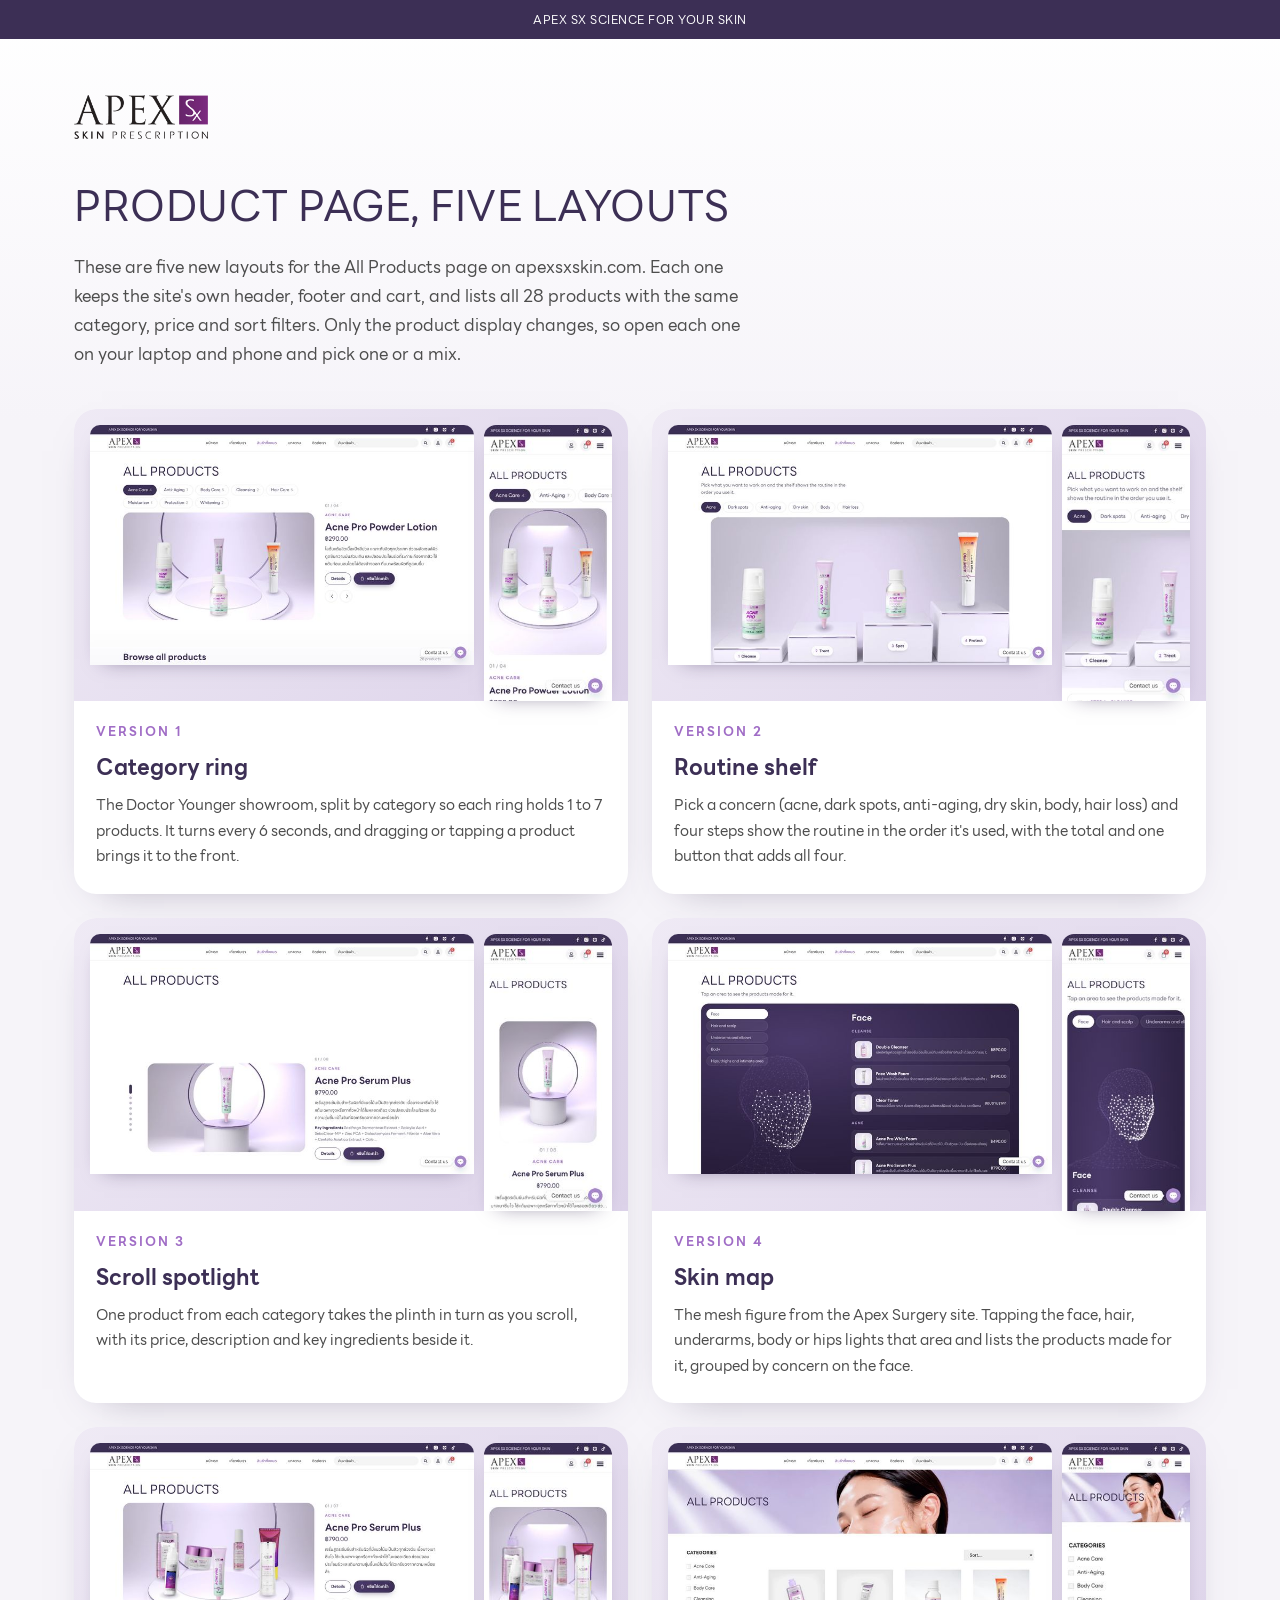
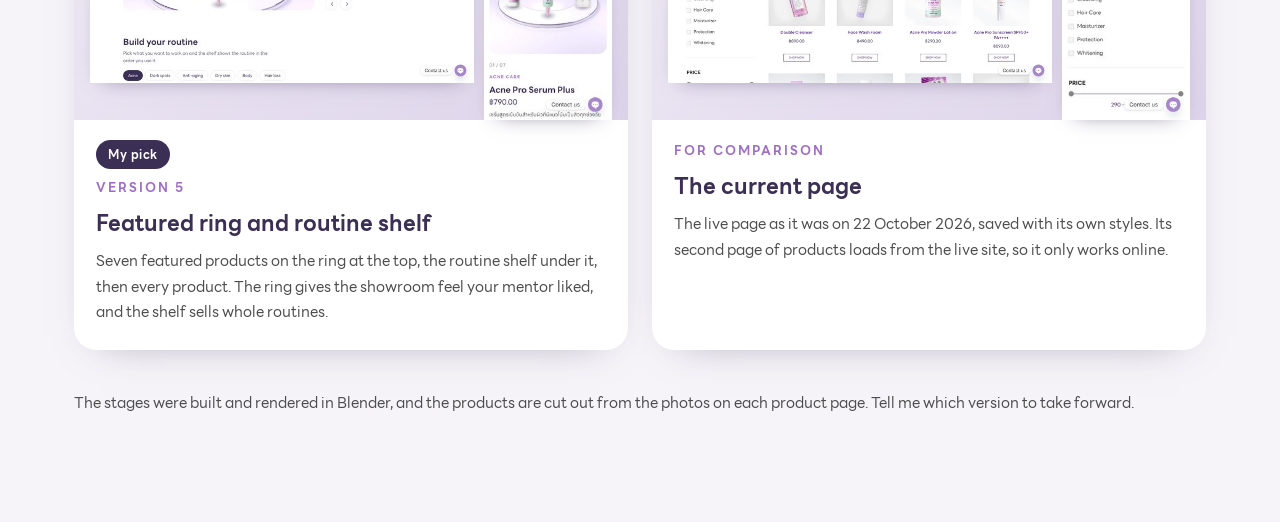
==== index.html @ 5846f68a "Apex SX product page: five layout previews Five redesigns of apexsxskin.com/product with the live he" ====
<!doctype html>
<html lang="en">
<head>
<meta charset="utf-8">
<meta name="viewport" content="width=device-width, initial-scale=1">
<meta name="robots" content="noindex, nofollow">
<title>Apex SX product page versions</title>
<style>
@font-face{font-family:'LINESeedSansTH';font-weight:200;src:url('wp-content/uploads/2026/08/LINESeedSansTH_A_Rg.ttf') format('truetype')}
@font-face{font-family:'LINESeedSansTH';font-weight:300;src:url('wp-content/uploads/2026/08/LINESeedSansTH_A_Bd.ttf') format('truetype')}
:root{--ink:#3C2F55;--violet:#A06DC6;--lav:#E7E2EF;--line:#E3E0E5;--text:#4D4D4D}
*{box-sizing:border-box}
body{margin:0;font-family:'LINESeedSansTH',sans-serif;font-weight:200;color:var(--text);background:linear-gradient(180deg,#fff 0,#F6F4F9 420px)}
.top{background:var(--ink);color:#fff;font-size:12px;letter-spacing:.5px;padding:10px 16px;text-align:center}
.wrap{max-width:1180px;margin:0 auto;padding:56px 24px 90px}
@media (max-width:767px){.wrap{padding:36px 16px 70px}}
img.logo{height:44px;width:auto;display:block;margin-bottom:34px}
h1{font-weight:200;text-transform:uppercase;color:var(--ink);font-size:clamp(28px,4vw,42px);margin:0 0 14px;letter-spacing:.5px}
p.lede{font-size:17px;line-height:1.7;max-width:680px;margin:0 0 40px}
.grid{display:grid;grid-template-columns:repeat(2,minmax(0,1fr));gap:24px}
@media (max-width:820px){.grid{grid-template-columns:minmax(0,1fr)}}
a.card{display:flex;flex-direction:column;background:#fff;border-radius:22px;overflow:hidden;text-decoration:none;color:inherit;box-shadow:0 14px 40px -28px rgba(60,47,85,.55);transition:transform .45s cubic-bezier(.22,.8,.24,1),box-shadow .45s}
a.card:hover{transform:translateY(-6px);box-shadow:0 30px 60px -30px rgba(60,47,85,.6)}
.shot{display:grid;grid-template-columns:3fr 1fr;gap:10px;background:linear-gradient(135deg,#efeaf5,#ddd3ea);padding:16px 16px 0}
.shot img{width:100%;display:block;border-radius:10px 10px 0 0;box-shadow:0 8px 20px -14px rgba(40,25,70,.6);aspect-ratio:auto}
.shot img.m{border-radius:12px 12px 0 0}
.info{padding:20px 22px 24px;display:flex;flex-direction:column;gap:8px}
.n{font-size:13px;letter-spacing:2px;text-transform:uppercase;color:var(--violet);font-weight:300}
.t{font-size:22px;color:var(--ink);font-weight:300}
.d{font-size:15px;line-height:1.7;margin:0}
.rec{align-self:flex-start;background:var(--ink);color:#fff;border-radius:999px;font-size:12px;padding:5px 12px;font-weight:300;letter-spacing:.5px}
.foot{margin-top:40px;font-size:15px;line-height:1.8}
.foot a{color:var(--violet);font-weight:300}
</style>
</head>
<body>
<div class="top">APEX SX SCIENCE FOR YOUR SKIN</div>
<div class="wrap">
  <img class="logo" src="wp-content/uploads/2026/08/Logo_APEX_SX.webp" alt="Apex SX">
  <h1>Product page, five layouts</h1>
  <p class="lede">These are five new layouts for the All Products page on apexsxskin.com. Each one keeps the site's own header, footer and cart, and lists all 28 products with the same category, price and sort filters. Only the product display changes, so open each one on your laptop and phone and pick one or a mix.</p>
  <div class="grid">
    <a class="card" href="v1-category-ring/index.html">
      <div class="shot"><img src="assets/thumbs/v1-d.jpg" alt=""><img class="m" src="assets/thumbs/v1-m.jpg" alt=""></div>
      <div class="info"><div class="n">Version 1</div><div class="t">Category ring</div>
      <p class="d">The Doctor Younger showroom, split by category so each ring holds 1 to 7 products. It turns every 6 seconds, and dragging or tapping a product brings it to the front.</p></div>
    </a>
    <a class="card" href="v2-routine-shelf/index.html">
      <div class="shot"><img src="assets/thumbs/v2-d.jpg" alt=""><img class="m" src="assets/thumbs/v2-m.jpg" alt=""></div>
      <div class="info"><div class="n">Version 2</div><div class="t">Routine shelf</div>
      <p class="d">Pick a concern (acne, dark spots, anti-aging, dry skin, body, hair loss) and four steps show the routine in the order it's used, with the total and one button that adds all four.</p></div>
    </a>
    <a class="card" href="v3-scroll-spotlight/index.html">
      <div class="shot"><img src="assets/thumbs/v3-d.jpg" alt=""><img class="m" src="assets/thumbs/v3-m.jpg" alt=""></div>
      <div class="info"><div class="n">Version 3</div><div class="t">Scroll spotlight</div>
      <p class="d">One product from each category takes the plinth in turn as you scroll, with its price, description and key ingredients beside it.</p></div>
    </a>
    <a class="card" href="v4-skin-map/index.html">
      <div class="shot"><img src="assets/thumbs/v4-d.jpg" alt=""><img class="m" src="assets/thumbs/v4-m.jpg" alt=""></div>
      <div class="info"><div class="n">Version 4</div><div class="t">Skin map</div>
      <p class="d">The mesh figure from the Apex Surgery site. Tapping the face, hair, underarms, body or hips lights that area and lists the products made for it, grouped by concern on the face.</p></div>
    </a>
    <a class="card" href="v5-ring-and-routine/index.html">
      <div class="shot"><img src="assets/thumbs/v5-d.jpg" alt=""><img class="m" src="assets/thumbs/v5-m.jpg" alt=""></div>
      <div class="info"><span class="rec">My pick</span><div class="n">Version 5</div><div class="t">Featured ring and routine shelf</div>
      <p class="d">Seven featured products on the ring at the top, the routine shelf under it, then every product. The ring gives the showroom feel your mentor liked, and the shelf sells whole routines.</p></div>
    </a>
    <a class="card" href="original/index.html">
      <div class="shot"><img src="assets/thumbs/v0-d.jpg" alt=""><img class="m" src="assets/thumbs/v0-m.jpg" alt=""></div>
      <div class="info"><div class="n">For comparison</div><div class="t">The current page</div>
      <p class="d">The live page as it was on 22 October 2026, saved with its own styles. Its second page of products loads from the live site, so it only works online.</p></div>
    </a>
  </div>
  <p class="foot">The stages were built and rendered in Blender, and the products are cut out from the photos on each product page. Tell me which version to take forward.</p>
</div>
</body>
</html>
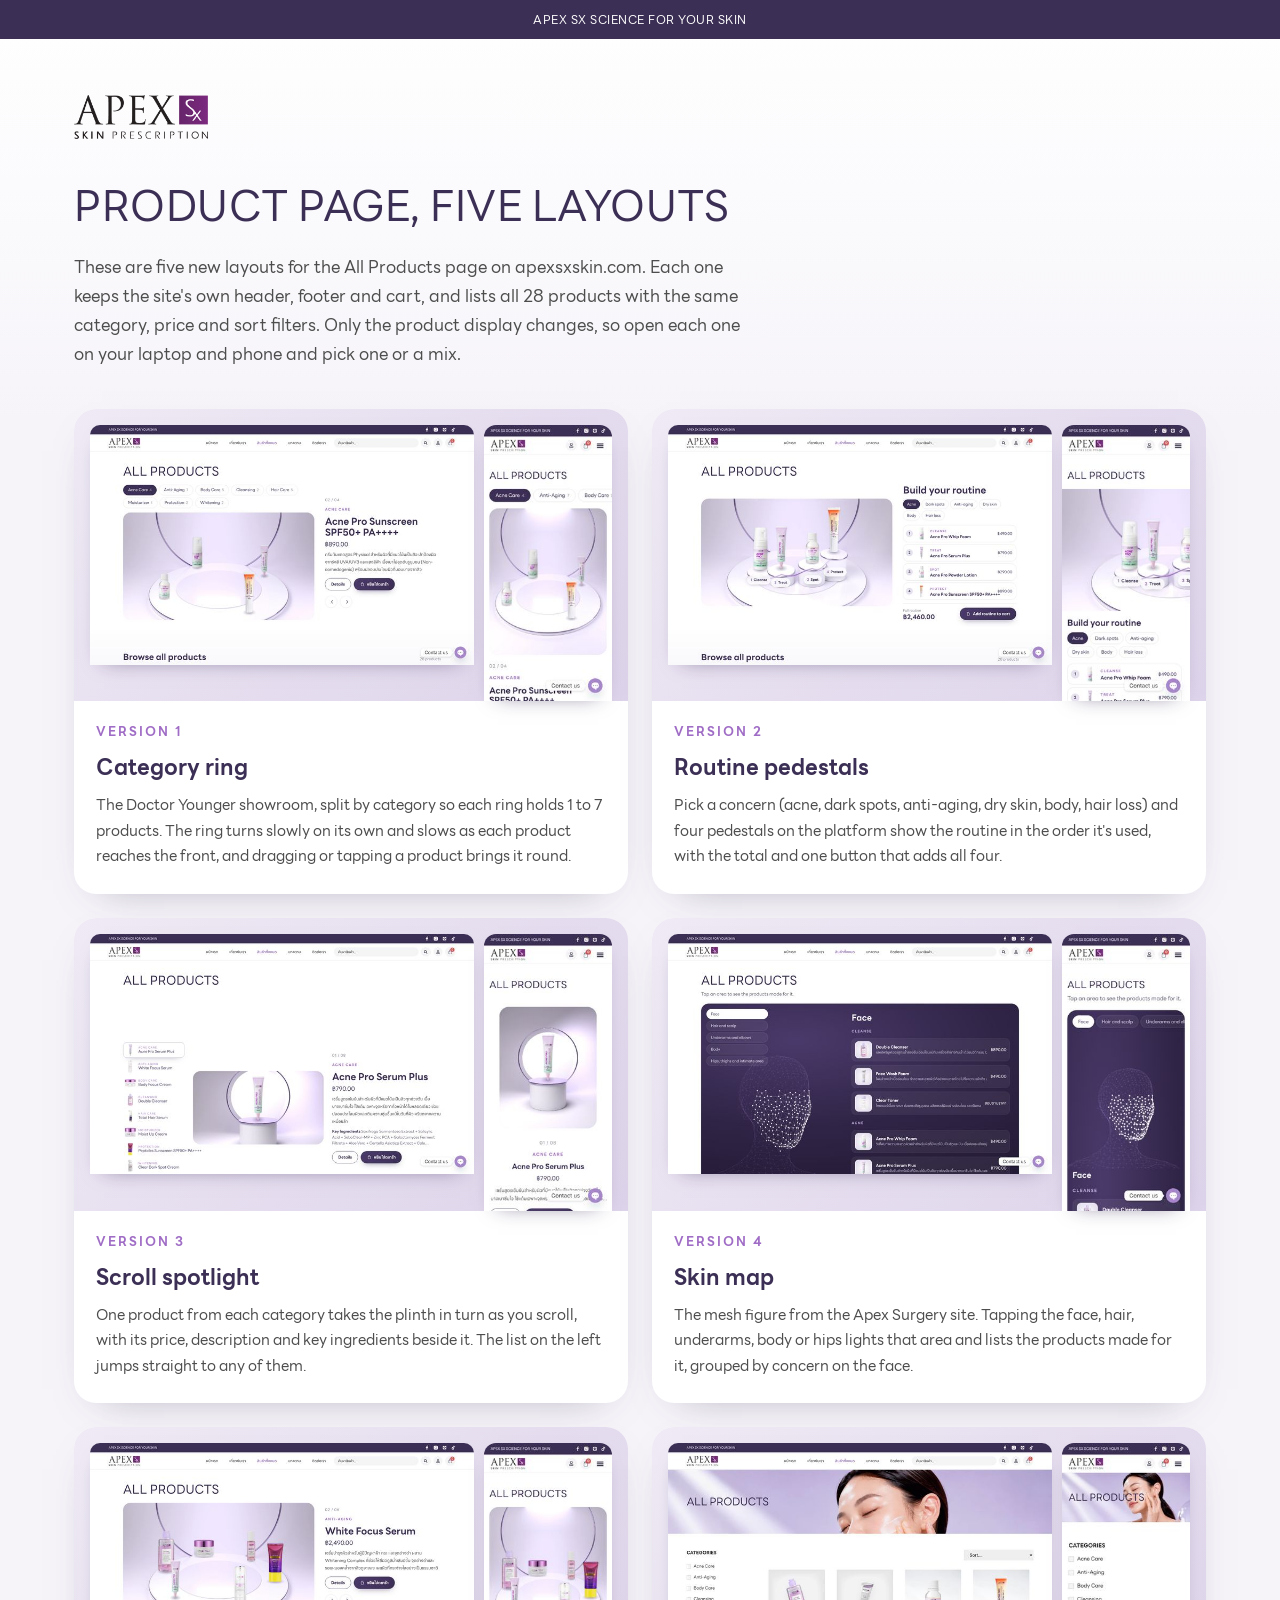
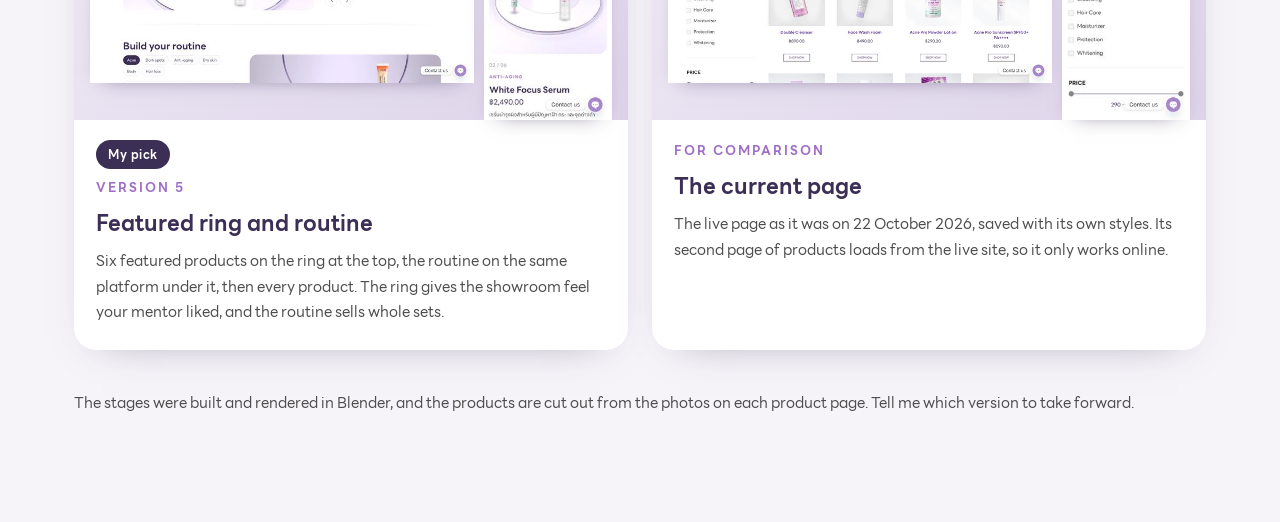
==== commit 1467acce: "Graceful ring turn, routine pedestals on the ring platform, spotlight jump list - ring glides contin" ====
--- a/index.html
+++ b/index.html
@@ -43,17 +43,17 @@
     <a class="card" href="v1-category-ring/index.html">
       <div class="shot"><img src="assets/thumbs/v1-d.jpg" alt=""><img class="m" src="assets/thumbs/v1-m.jpg" alt=""></div>
       <div class="info"><div class="n">Version 1</div><div class="t">Category ring</div>
-      <p class="d">The Doctor Younger showroom, split by category so each ring holds 1 to 7 products. It turns every 6 seconds, and dragging or tapping a product brings it to the front.</p></div>
+      <p class="d">The Doctor Younger showroom, split by category so each ring holds 1 to 7 products. The ring turns slowly on its own and slows as each product reaches the front, and dragging or tapping a product brings it round.</p></div>
     </a>
     <a class="card" href="v2-routine-shelf/index.html">
       <div class="shot"><img src="assets/thumbs/v2-d.jpg" alt=""><img class="m" src="assets/thumbs/v2-m.jpg" alt=""></div>
-      <div class="info"><div class="n">Version 2</div><div class="t">Routine shelf</div>
-      <p class="d">Pick a concern (acne, dark spots, anti-aging, dry skin, body, hair loss) and four steps show the routine in the order it's used, with the total and one button that adds all four.</p></div>
+      <div class="info"><div class="n">Version 2</div><div class="t">Routine pedestals</div>
+      <p class="d">Pick a concern (acne, dark spots, anti-aging, dry skin, body, hair loss) and four pedestals on the platform show the routine in the order it's used, with the total and one button that adds all four.</p></div>
     </a>
     <a class="card" href="v3-scroll-spotlight/index.html">
       <div class="shot"><img src="assets/thumbs/v3-d.jpg" alt=""><img class="m" src="assets/thumbs/v3-m.jpg" alt=""></div>
       <div class="info"><div class="n">Version 3</div><div class="t">Scroll spotlight</div>
-      <p class="d">One product from each category takes the plinth in turn as you scroll, with its price, description and key ingredients beside it.</p></div>
+      <p class="d">One product from each category takes the plinth in turn as you scroll, with its price, description and key ingredients beside it. The list on the left jumps straight to any of them.</p></div>
     </a>
     <a class="card" href="v4-skin-map/index.html">
       <div class="shot"><img src="assets/thumbs/v4-d.jpg" alt=""><img class="m" src="assets/thumbs/v4-m.jpg" alt=""></div>
@@ -62,8 +62,8 @@
     </a>
     <a class="card" href="v5-ring-and-routine/index.html">
       <div class="shot"><img src="assets/thumbs/v5-d.jpg" alt=""><img class="m" src="assets/thumbs/v5-m.jpg" alt=""></div>
-      <div class="info"><span class="rec">My pick</span><div class="n">Version 5</div><div class="t">Featured ring and routine shelf</div>
-      <p class="d">Seven featured products on the ring at the top, the routine shelf under it, then every product. The ring gives the showroom feel your mentor liked, and the shelf sells whole routines.</p></div>
+      <div class="info"><span class="rec">My pick</span><div class="n">Version 5</div><div class="t">Featured ring and routine</div>
+      <p class="d">Six featured products on the ring at the top, the routine on the same platform under it, then every product. The ring gives the showroom feel your mentor liked, and the routine sells whole sets.</p></div>
     </a>
     <a class="card" href="original/index.html">
       <div class="shot"><img src="assets/thumbs/v0-d.jpg" alt=""><img class="m" src="assets/thumbs/v0-m.jpg" alt=""></div>
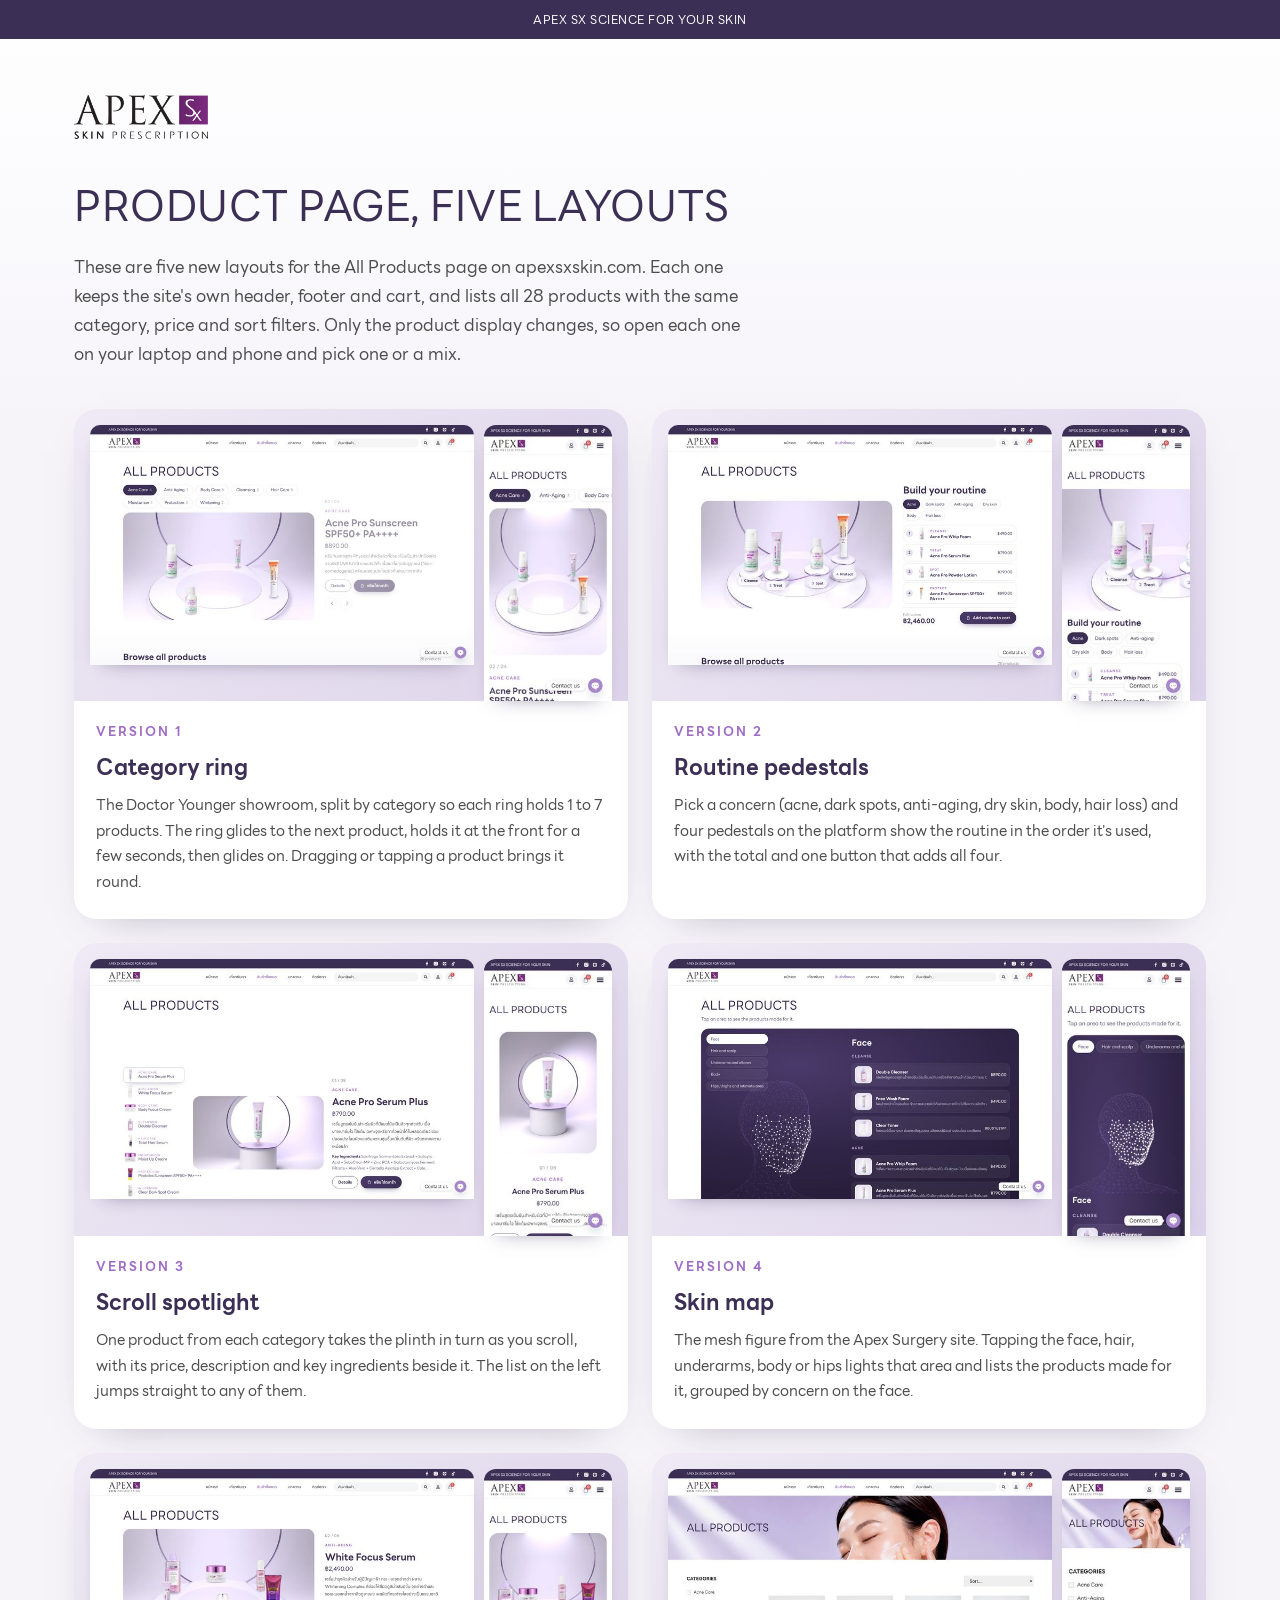
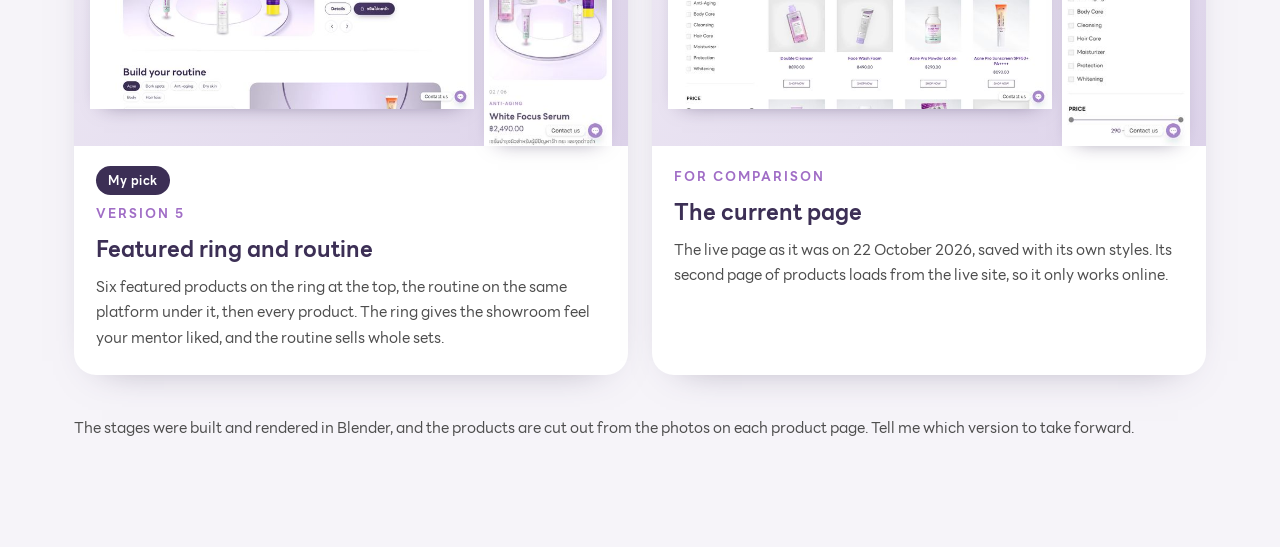
==== commit 4861c193: "Ring glides, holds, glides; pedestals spaced wider - ring moves one product at a time with an eased " ====
--- a/index.html
+++ b/index.html
@@ -43,7 +43,7 @@
     <a class="card" href="v1-category-ring/index.html">
       <div class="shot"><img src="assets/thumbs/v1-d.jpg" alt=""><img class="m" src="assets/thumbs/v1-m.jpg" alt=""></div>
       <div class="info"><div class="n">Version 1</div><div class="t">Category ring</div>
-      <p class="d">The Doctor Younger showroom, split by category so each ring holds 1 to 7 products. The ring turns slowly on its own and slows as each product reaches the front, and dragging or tapping a product brings it round.</p></div>
+      <p class="d">The Doctor Younger showroom, split by category so each ring holds 1 to 7 products. The ring glides to the next product, holds it at the front for a few seconds, then glides on. Dragging or tapping a product brings it round.</p></div>
     </a>
     <a class="card" href="v2-routine-shelf/index.html">
       <div class="shot"><img src="assets/thumbs/v2-d.jpg" alt=""><img class="m" src="assets/thumbs/v2-m.jpg" alt=""></div>
